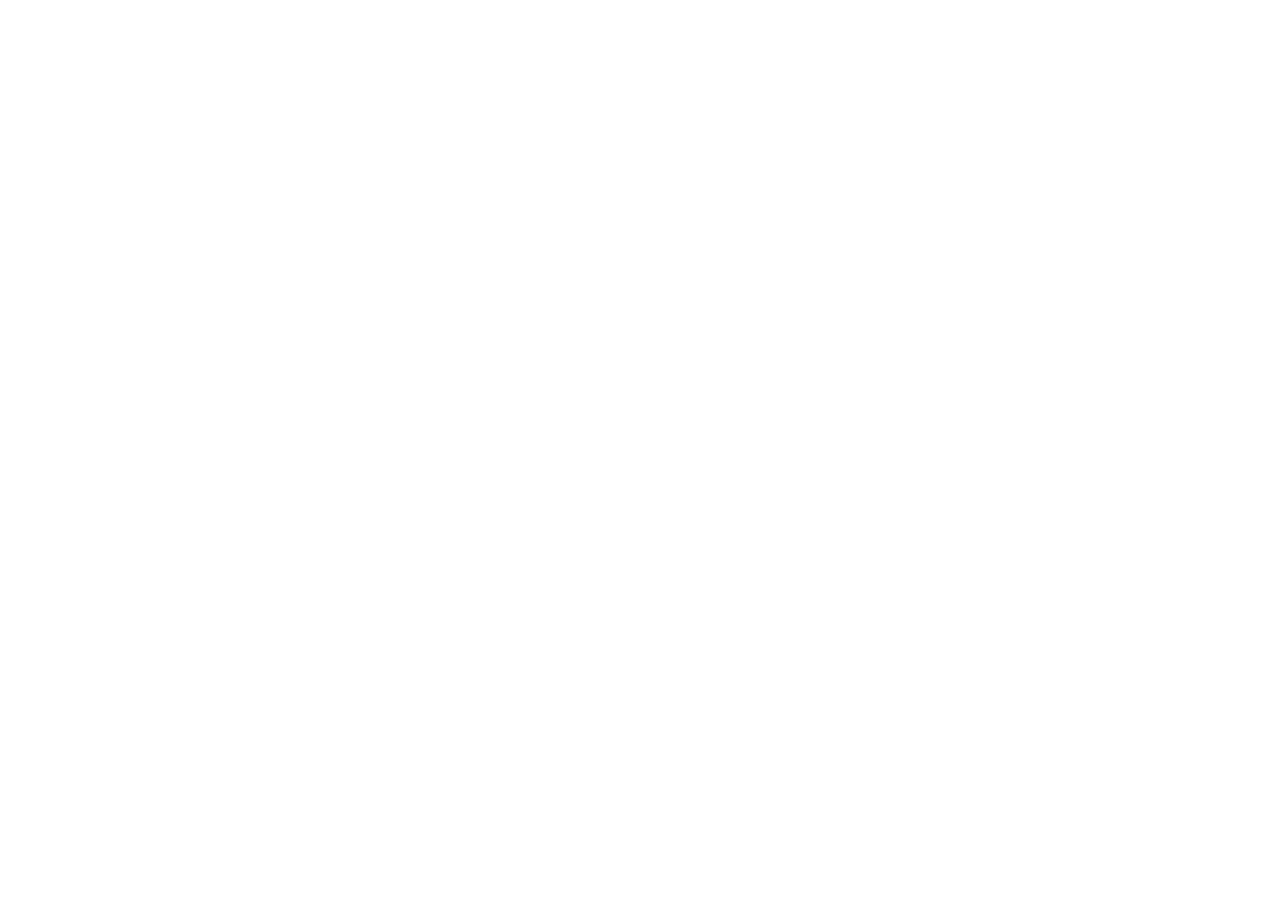
==== calculator/index.html @ eb9c4b09 "added calculator files" ====
<!DOCTYPE html>
<html lang="en">
<head>
    <meta charset="UTF-8">
    <meta name="viewport" content="width=device-width, initial-scale=1.0">
    <link rel="stylesheet" href="./style.css">
    <script src="./script.js" defer></script>
    <title>calculator</title>
</head>
<body>
    
</body>
</html>
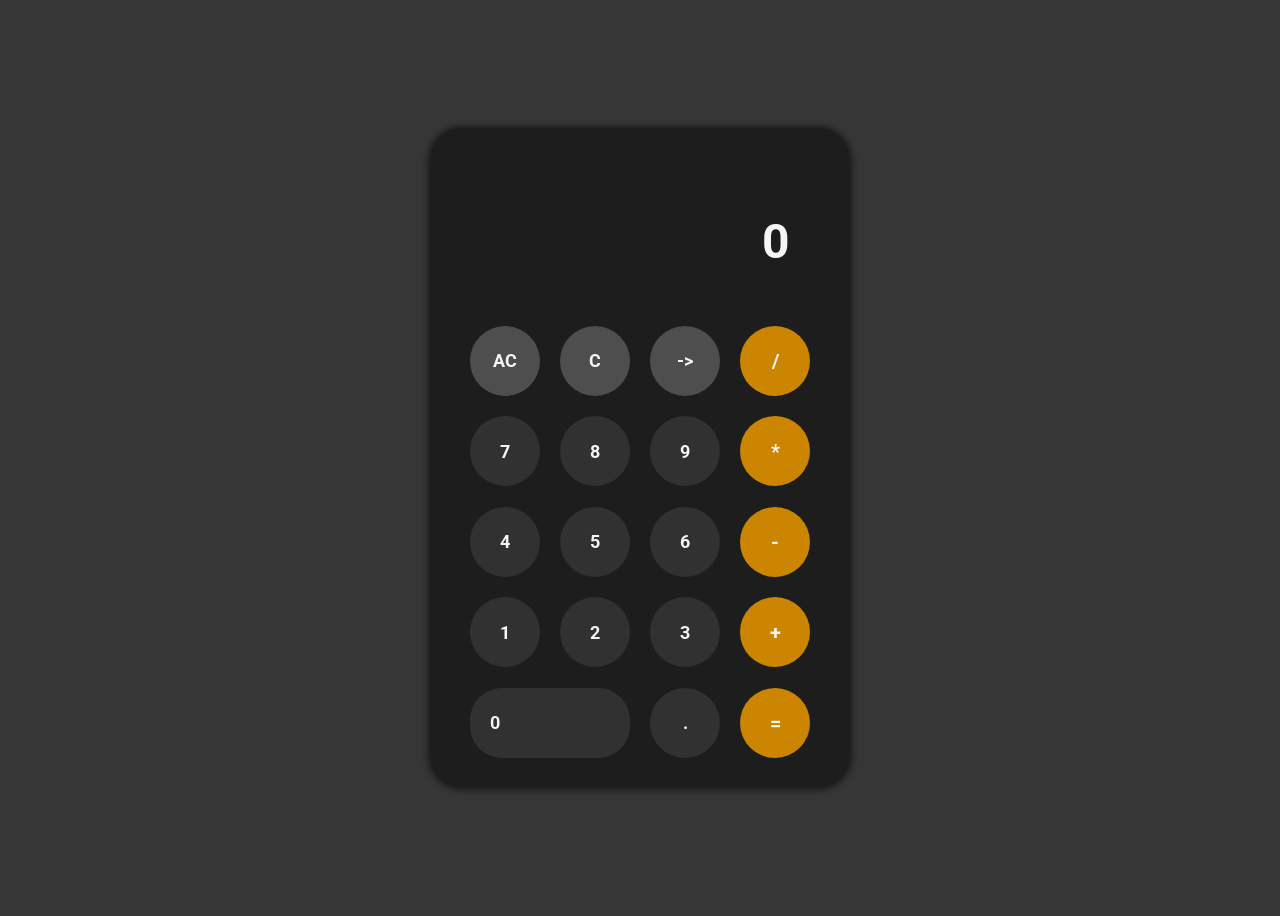
==== commit e6fee88e: "calculator app added" ====
--- a/calculator/index.html
+++ b/calculator/index.html
@@ -8,6 +8,46 @@
     <title>calculator</title>
 </head>
 <body>
-    
+
+    <div class="container">
+            
+        <div class="screen"></div>
+
+        <div class="row1">
+            <div class="opk">AC</div>
+            <div class="opk">C</div>
+            <div class="opk">-></div>
+            <div class="op">/</div>
+        </div>
+
+        <div class="row2">
+            <div class="btn">7</div>
+            <div class="btn">8</div>
+            <div class="btn">9</div>
+            <div class="op">*</div>
+        </div>
+
+        <div class="row3">
+            <div class="btn">4</div>
+            <div class="btn">5</div>
+            <div class="btn">6</div>
+            <div class="op">-</div>
+        </div>
+
+        <div class="row4">
+            <div class="btn">1</div>
+            <div class="btn">2</div>
+            <div class="btn">3</div>
+            <div class="op">+</div>
+        </div>
+
+        <div class="row5">
+            <div class="btn btn-special">0</div>
+            <div class="btn">.</div>
+            <div class="eq">=</div>
+        </div>
+
+    </div>
+
 </body>
-</html>+</html>
--- a/calculator/style.css
+++ b/calculator/style.css
@@ -0,0 +1,119 @@
+@import url('https://fonts.googleapis.com/css2?family=Roboto:wght@400;700&display=swap');
+
+body {
+    background-color: rgb(54, 54, 54);
+    display: flex;
+    justify-content: center;
+    align-items: center;
+    height: 100vh;
+    font-family: 'Roboto', sans-serif;
+    font-weight: bold;
+    font-size: 18px;
+}
+
+.container {
+    width: 400px;
+    height: 600px;
+    background-color: rgb(29, 29, 29);
+    border-radius: 32px;
+    padding: 40px 10px 20px 10px;
+    box-shadow: 0 0 5px 3px rgb(33, 33, 33);
+    display: flex;
+    flex-direction: column;     
+}
+
+.row1, .row2, .row3, .row4, .row5 {
+    display: flex;
+    flex: 0.6;
+    margin: 10px;
+    border-radius: 32px;
+    justify-content: space-evenly;
+    align-items: center;
+}
+
+.btn {
+    flex: 1;
+    border-radius: 100%;
+    background-color: rgb(49, 49, 49);
+    max-height: 70px;
+    max-width: 70px;
+    height: 70px;
+    width: 70px;
+    display: flex;
+    justify-content: center;
+    align-items: center;
+    color: whitesmoke;
+}
+
+.btn-special {
+    flex: 2;
+    background-color: rgb(49, 49, 49);
+    border-radius: 32px;
+    padding-left: 20px;
+    display: flex;
+    justify-content: left;
+    align-items: center;
+    max-height: 70px;
+    max-width: 140px;
+    height: 70px;
+    width: 140px;
+    color: whitesmoke;
+}
+
+.op {
+    flex: 2;
+    background-color: rgb(204, 133, 0);
+    font-size: 20px;
+    flex: 1;
+    border-radius: 100%;
+    max-height: 70px;
+    max-width: 70px;
+    height: 70px;
+    width: 70px;
+    display: flex;
+    justify-content: center;
+    align-items: center;
+    color: whitesmoke;
+    
+}
+
+.eq {
+    flex: 2;
+    background-color: rgb(204, 133, 0);
+    font-size: 20px;
+    flex: 1;
+    border-radius: 100%;
+    max-height: 70px;
+    max-width: 70px;
+    height: 70px;
+    width: 70px;
+    display: flex;
+    justify-content: center;
+    align-items: center;
+    color: whitesmoke;
+}
+
+.opk {
+    flex: 1;
+    border-radius: 100%;
+    background-color: rgb(78, 78, 78);
+    max-height: 70px;
+    max-width: 70px;
+    height: 70px;
+    width: 70px;
+    display: flex;
+    justify-content: center;
+    align-items: center;
+    color: whitesmoke;
+}
+
+.screen {
+    flex: 1;
+    margin: 15px;
+    display: flex;
+    justify-content: right;
+    align-items: center;
+    font-size: 48px;
+    color: whitesmoke;
+    padding-right: 35px;
+}
